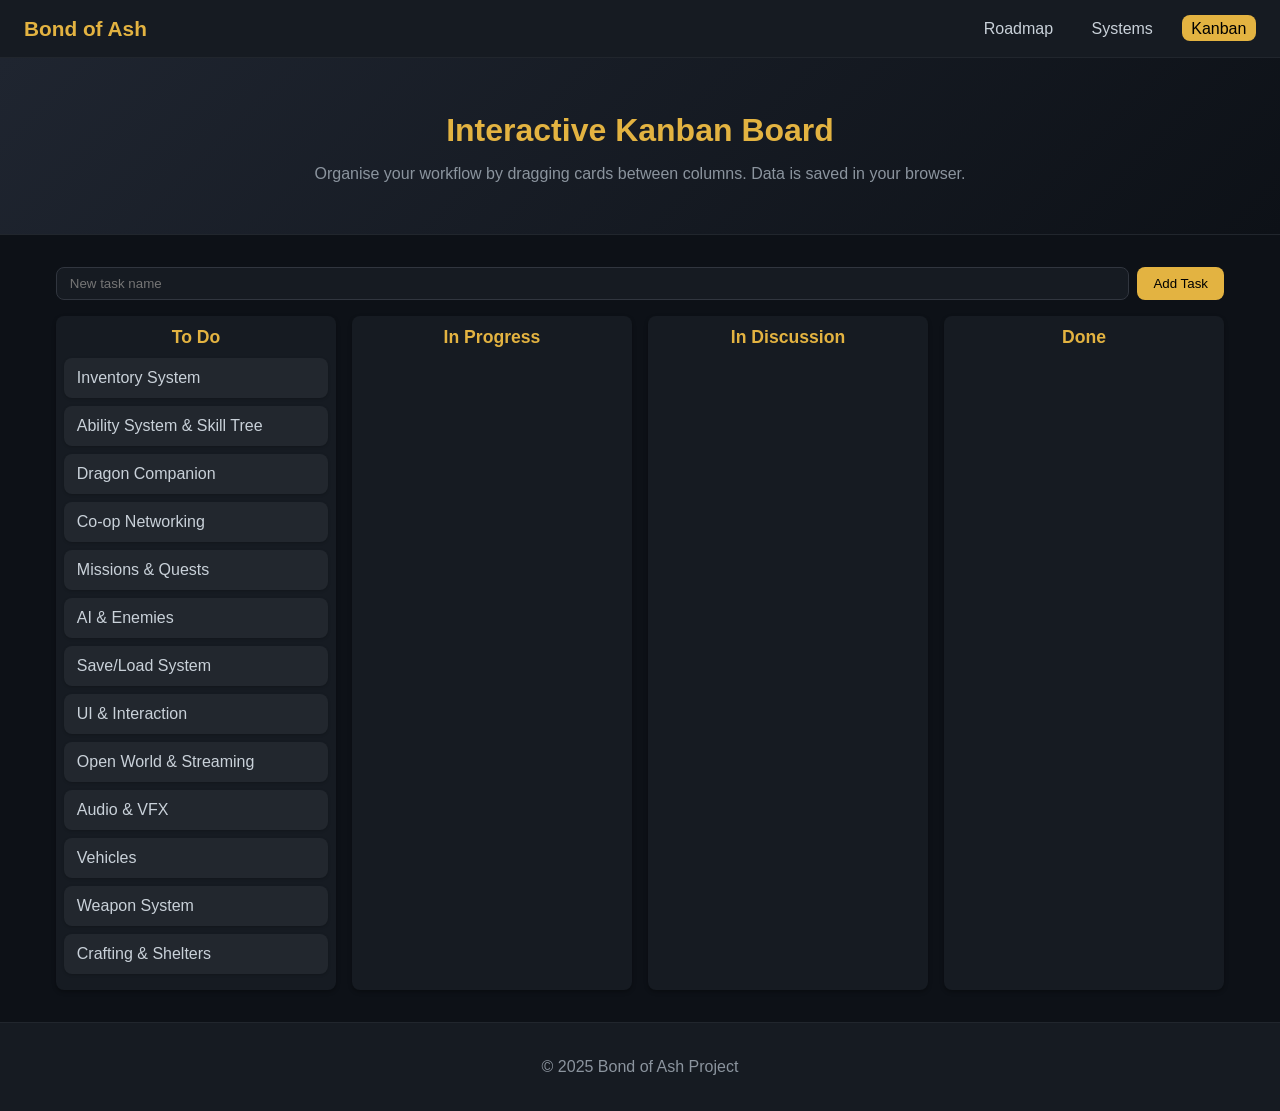
==== board.html @ 410e53a3 "Add files via upload" ====
<!DOCTYPE html>
<html lang="en">
<head>
  <meta charset="UTF-8" />
  <meta name="viewport" content="width=device-width, initial-scale=1.0" />
  <title>Bond of Ash – Kanban Board</title>
  <link rel="stylesheet" href="style.css" />
</head>
<body>
  <nav>
    <div class="logo">Bond of Ash</div>
    <ul class="nav-links">
      <li><a href="index.html">Roadmap</a></li>
      <li><a href="functions.html">Systems</a></li>
      <li><a href="board.html" class="active">Kanban</a></li>
    </ul>
  </nav>
  <header class="hero">
    <h1>Interactive Kanban Board</h1>
    <p>Organise your workflow by dragging cards between columns. Data is saved in your browser.</p>
  </header>
  <main class="container">
    <div class="board-controls">
      <input type="text" id="new-task-input" placeholder="New task name" />
      <button id="add-task-btn">Add Task</button>
    </div>
    <div class="kanban-board">
      <div class="kanban-column" data-column="todo">
        <h2>To Do</h2>
        <div class="kanban-list" id="todo-list"></div>
      </div>
      <div class="kanban-column" data-column="inprogress">
        <h2>In Progress</h2>
        <div class="kanban-list" id="inprogress-list"></div>
      </div>
      <div class="kanban-column" data-column="discussion">
        <h2>In Discussion</h2>
        <div class="kanban-list" id="discussion-list"></div>
      </div>
      <div class="kanban-column" data-column="done">
        <h2>Done</h2>
        <div class="kanban-list" id="done-list"></div>
      </div>
    </div>
  </main>
  <footer>
    <p>&copy; 2025 Bond of Ash Project</p>
  </footer>
  <script src="board.js"></script>
</body>
</html>
---- style.css ----
/* Global styling */
:root {
  --bg: #0d1117;
  --card-bg: #161b22;
  --accent: #e3b341;
  --text: #c9d1d9;
  --muted: #8b949e;
  --radius: 8px;
}

* {
  box-sizing: border-box;
}

body {
  margin: 0;
  font-family: 'Segoe UI', Tahoma, Geneva, Verdana, sans-serif;
  background-color: var(--bg);
  color: var(--text);
  line-height: 1.5;
}

nav {
  display: flex;
  justify-content: space-between;
  align-items: center;
  padding: 0.8rem 1.5rem;
  background-color: var(--card-bg);
  border-bottom: 1px solid #21262d;
  position: sticky;
  top: 0;
  z-index: 1000;
}

.logo {
  font-size: 1.3rem;
  font-weight: bold;
  color: var(--accent);
}

.nav-links {
  list-style: none;
  display: flex;
  margin: 0;
  padding: 0;
}

.nav-links li {
  margin-left: 1.2rem;
}

.nav-links a {
  text-decoration: none;
  color: var(--text);
  padding: 0.3rem 0.6rem;
  border-radius: var(--radius);
  transition: background-color 0.2s;
}

.nav-links a:hover,
.nav-links a.active {
  background-color: var(--accent);
  color: #000;
}

.hero {
  padding: 3rem 1.5rem 2rem;
  text-align: center;
  background-image: linear-gradient(135deg, #1f2530 0%, #0d1117 100%);
  border-bottom: 1px solid #21262d;
}

.hero h1 {
  margin: 0;
  font-size: 2rem;
  color: var(--accent);
}

.hero p {
  margin-top: 0.5rem;
  color: var(--muted);
}

.container {
  max-width: 1200px;
  margin: 0 auto;
  padding: 2rem 1rem;
}

/* Timeline styles */
.timeline {
  display: grid;
  grid-template-columns: 1fr;
  gap: 2rem;
  position: relative;
}

.timeline:before {
  content: "";
  position: absolute;
  left: 50%;
  top: 0;
  transform: translateX(-50%);
  width: 4px;
  height: 100%;
  background: var(--accent);
}

.timeline-item {
  display: flex;
  align-items: flex-start;
  position: relative;
  padding-left: 2rem;
}

.timeline-icon {
  position: absolute;
  left: 50%;
  transform: translate(-50%, -50%);
  top: 0;
  width: 2rem;
  height: 2rem;
  background: var(--accent);
  color: #000;
  border-radius: 50%;
  display: flex;
  justify-content: center;
  align-items: center;
  font-weight: bold;
}

.timeline-content {
  background: var(--card-bg);
  padding: 1rem;
  border-radius: var(--radius);
  box-shadow: 0 2px 4px rgba(0, 0, 0, 0.3);
  margin-left: 1.5rem;
  width: 100%;
}

.timeline-content h2 {
  margin-top: 0;
  color: var(--accent);
}

/* Accordion styles */
section.accordion details {
  background: var(--card-bg);
  border-radius: var(--radius);
  margin-bottom: 0.8rem;
  padding: 0.5rem 1rem;
  box-shadow: 0 2px 4px rgba(0, 0, 0, 0.3);
}

section.accordion summary {
  font-weight: bold;
  color: var(--accent);
  cursor: pointer;
  list-style: none;
  display: flex;
  align-items: center;
}

section.accordion summary::-webkit-details-marker {
  display: none;
}

section.accordion p {
  margin: 0.5rem 0 0;
  color: var(--text);
}

/* Kanban Board styles */
.board-controls {
  display: flex;
  justify-content: center;
  margin-bottom: 1rem;
  gap: 0.5rem;
}

#new-task-input {
  flex: 1;
  padding: 0.5rem 0.8rem;
  border-radius: var(--radius);
  border: 1px solid #31363f;
  background: var(--card-bg);
  color: var(--text);
}

#add-task-btn {
  padding: 0.5rem 1rem;
  border: none;
  border-radius: var(--radius);
  background: var(--accent);
  color: #000;
  cursor: pointer;
  transition: background-color 0.2s;
}

#add-task-btn:hover {
  background: #cf9a2c;
}

.kanban-board {
  display: grid;
  grid-template-columns: repeat(auto-fit, minmax(250px, 1fr));
  gap: 1rem;
}

.kanban-column {
  background: var(--card-bg);
  border-radius: var(--radius);
  padding: 0.5rem;
  box-shadow: 0 2px 4px rgba(0, 0, 0, 0.3);
  min-height: 300px;
  display: flex;
  flex-direction: column;
}

.kanban-column h2 {
  margin: 0 0 0.5rem;
  font-size: 1.1rem;
  color: var(--accent);
  text-align: center;
}

.kanban-list {
  flex: 1;
  min-height: 100px;
}

.kanban-card {
  background: #22272e;
  margin-bottom: 0.5rem;
  padding: 0.5rem 0.8rem;
  border-radius: var(--radius);
  cursor: grab;
  color: var(--text);
  box-shadow: 0 1px 3px rgba(0, 0, 0, 0.2);
}

.kanban-card.dragging {
  opacity: 0.5;
}

footer {
  text-align: center;
  padding: 1rem;
  background: var(--card-bg);
  border-top: 1px solid #21262d;
  color: var(--muted);
}

/* Responsive tweaks */
@media (max-width: 600px) {
  .timeline:before {
    left: 8px;
  }
  .timeline-item {
    padding-left: 2.5rem;
  }
  .timeline-icon {
    left: 8px;
    transform: translateY(-50%);
  }
  .timeline-content {
    margin-left: 0;
  }
}
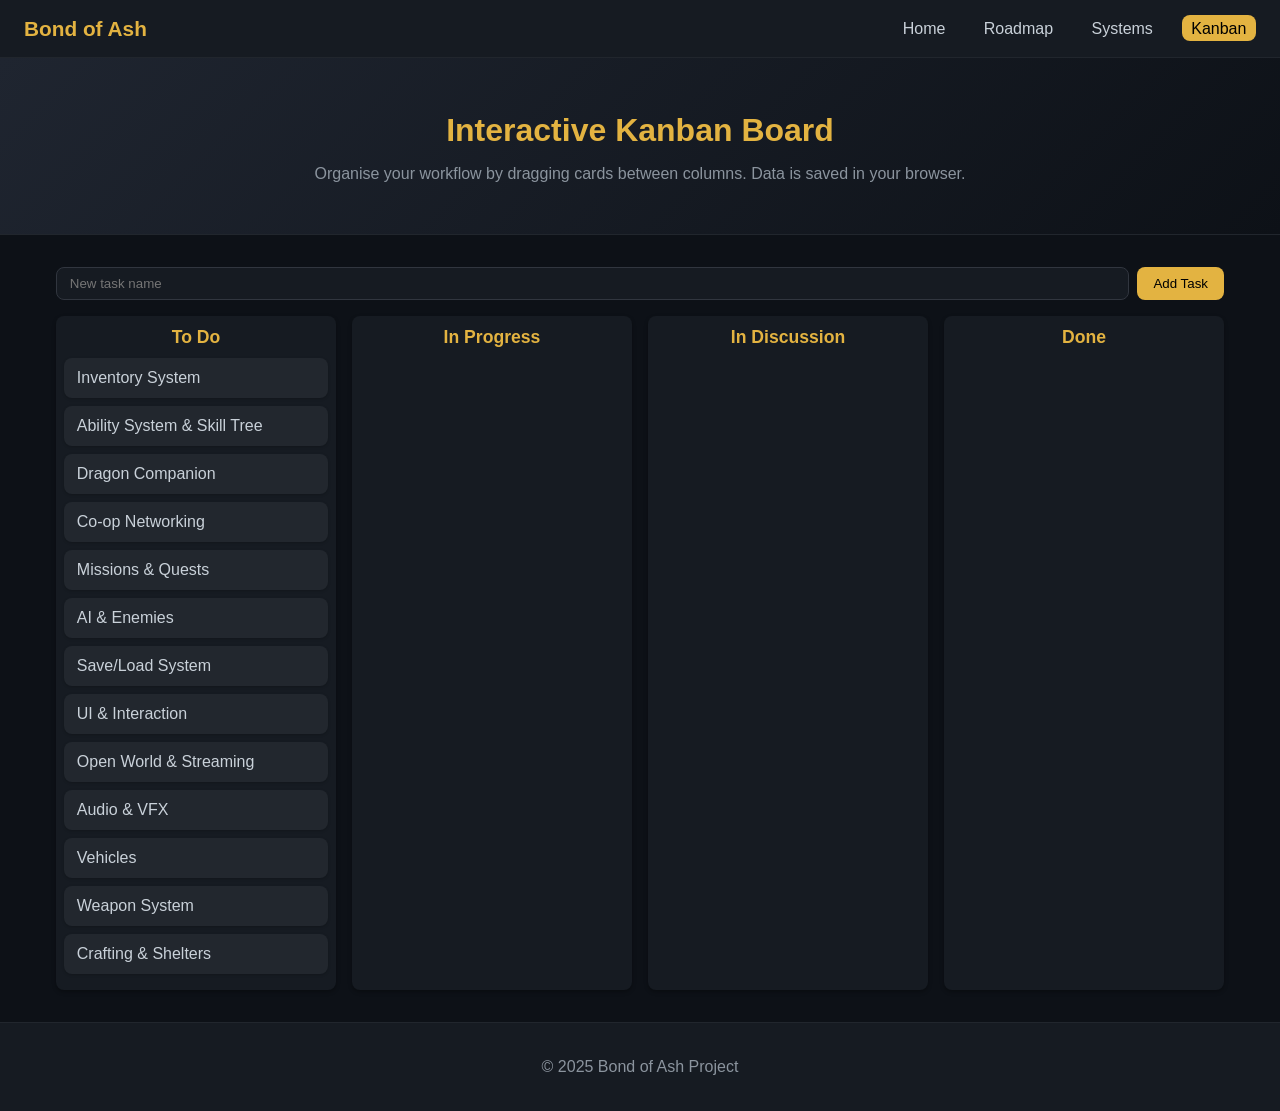
==== commit 1c0f81fe: "Add files via upload" ====
--- a/board.html
+++ b/board.html
@@ -10,7 +10,8 @@
   <nav>
     <div class="logo">Bond of Ash</div>
     <ul class="nav-links">
-      <li><a href="index.html">Roadmap</a></li>
+      <li><a href="index.html">Home</a></li>
+      <li><a href="roadmap.html">Roadmap</a></li>
       <li><a href="functions.html">Systems</a></li>
       <li><a href="board.html" class="active">Kanban</a></li>
     </ul>
--- a/style.css
+++ b/style.css
@@ -68,6 +68,63 @@
   text-align: center;
   background-image: linear-gradient(135deg, #1f2530 0%, #0d1117 100%);
   border-bottom: 1px solid #21262d;
+}
+
+/* Home hero specific styling */
+.home-hero {
+  display: flex;
+  flex-direction: column;
+  align-items: center;
+  justify-content: center;
+  gap: 1rem;
+  padding-top: 4rem;
+}
+
+.logo-img {
+  width: 120px;
+  height: auto;
+  margin-bottom: 0.5rem;
+  filter: drop-shadow(0 0 8px rgba(0, 0, 0, 0.5));
+}
+
+/* Home options */
+.home-options {
+  display: grid;
+  grid-template-columns: repeat(auto-fit, minmax(250px, 1fr));
+  gap: 1.5rem;
+  margin-top: 2rem;
+}
+
+.option-card {
+  background: var(--card-bg);
+  border-radius: var(--radius);
+  padding: 1.5rem;
+  text-align: center;
+  box-shadow: 0 2px 4px rgba(0, 0, 0, 0.3);
+  display: flex;
+  flex-direction: column;
+  gap: 0.5rem;
+}
+
+.option-card h2 {
+  color: var(--accent);
+  margin: 0 0 0.5rem;
+}
+
+.btn {
+  display: inline-block;
+  padding: 0.5rem 1rem;
+  margin-top: auto;
+  background: var(--accent);
+  color: #000;
+  border-radius: var(--radius);
+  text-decoration: none;
+  font-weight: bold;
+  transition: background-color 0.2s;
+}
+
+.btn:hover {
+  background-color: #cf9a2c;
 }
 
 .hero h1 {
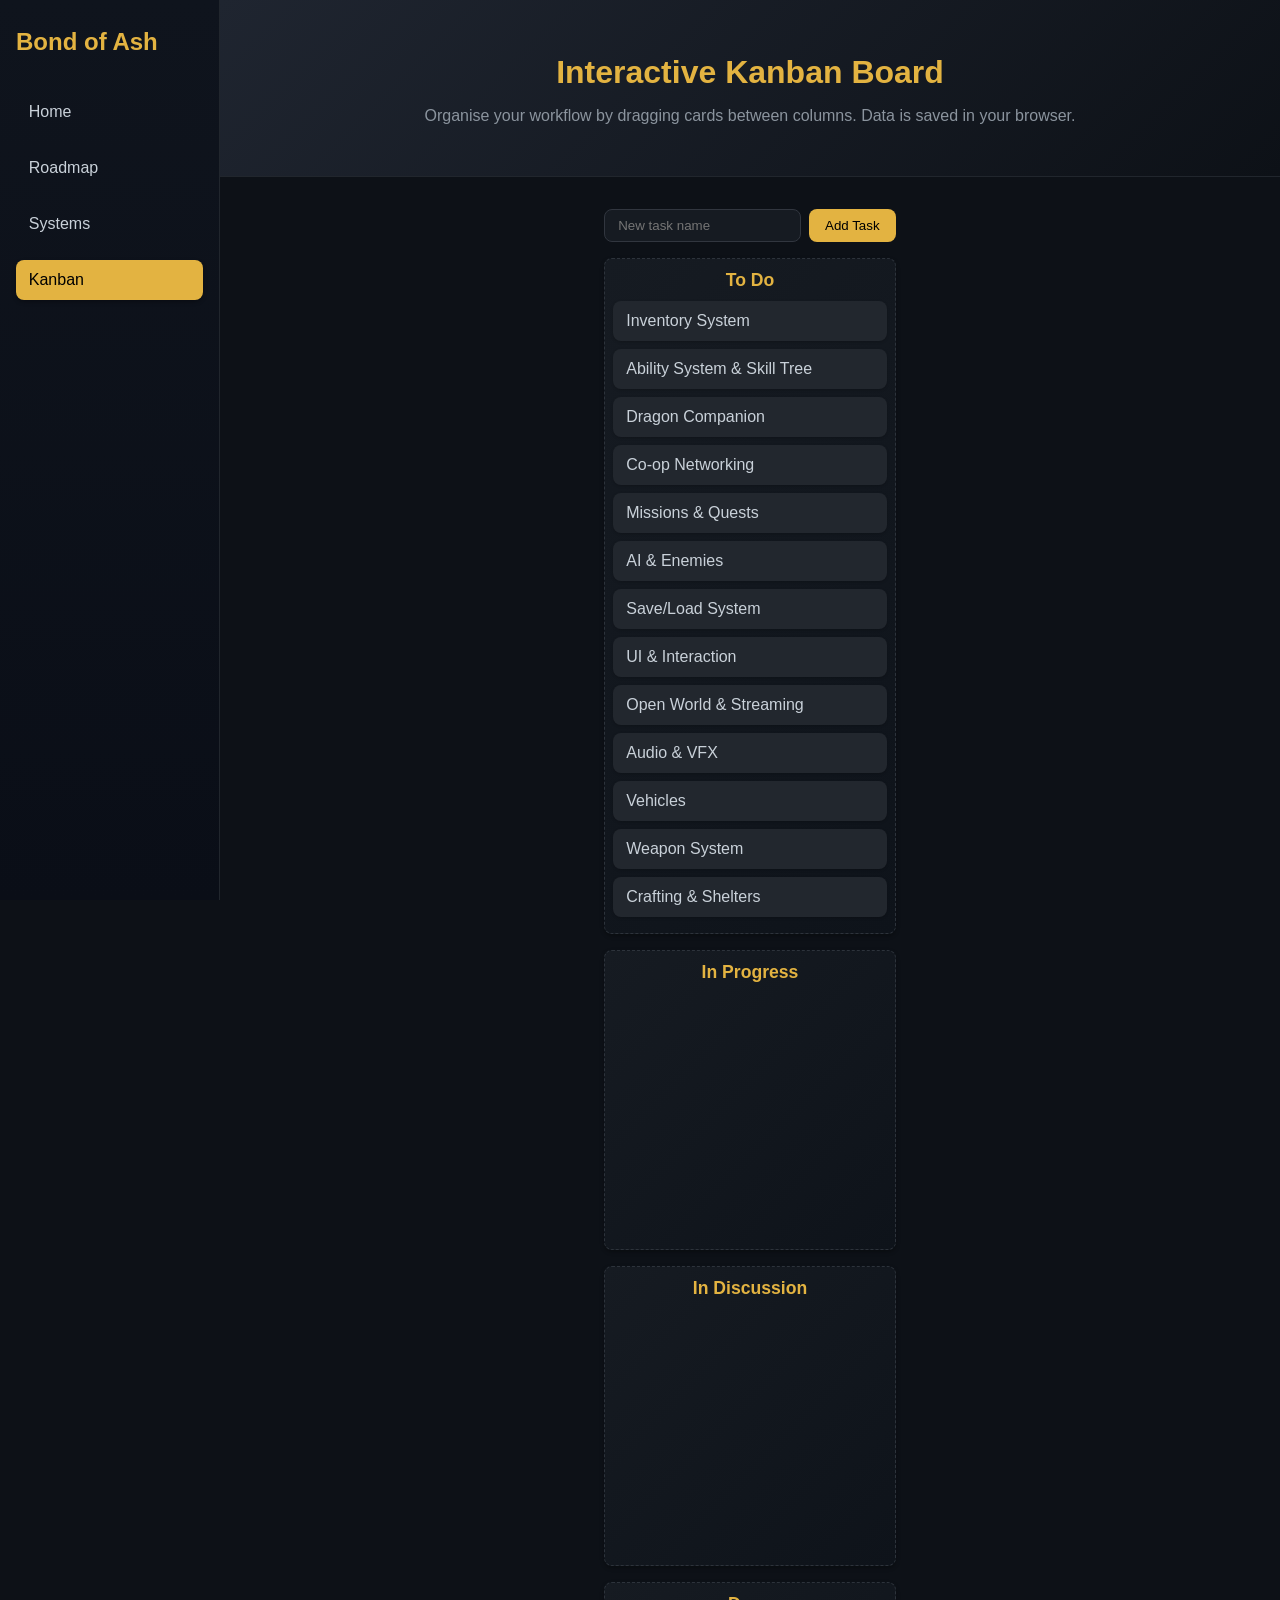
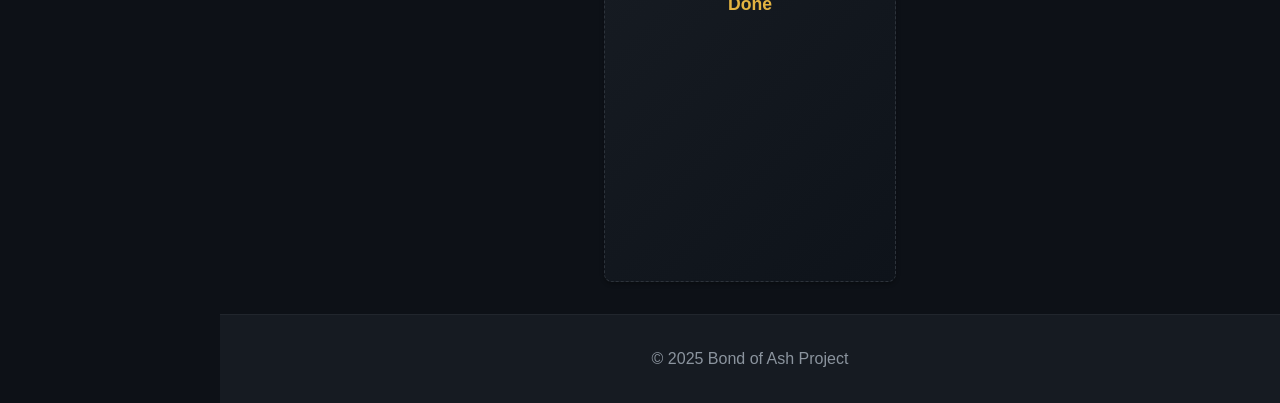
==== commit 23241dea: "Add files via upload" ====
--- a/board.html
+++ b/board.html
@@ -7,7 +7,7 @@
   <link rel="stylesheet" href="style.css" />
 </head>
 <body>
-  <nav>
+  <nav class="sidebar">
     <div class="logo">Bond of Ash</div>
     <ul class="nav-links">
       <li><a href="index.html">Home</a></li>
@@ -16,37 +16,39 @@
       <li><a href="board.html" class="active">Kanban</a></li>
     </ul>
   </nav>
-  <header class="hero">
-    <h1>Interactive Kanban Board</h1>
-    <p>Organise your workflow by dragging cards between columns. Data is saved in your browser.</p>
-  </header>
-  <main class="container">
-    <div class="board-controls">
-      <input type="text" id="new-task-input" placeholder="New task name" />
-      <button id="add-task-btn">Add Task</button>
-    </div>
-    <div class="kanban-board">
-      <div class="kanban-column" data-column="todo">
-        <h2>To Do</h2>
-        <div class="kanban-list" id="todo-list"></div>
+  <div class="content">
+    <header class="hero">
+      <h1>Interactive Kanban Board</h1>
+      <p>Organise your workflow by dragging cards between columns. Data is saved in your browser.</p>
+    </header>
+    <main class="container">
+      <div class="board-controls">
+        <input type="text" id="new-task-input" placeholder="New task name" />
+        <button id="add-task-btn">Add Task</button>
       </div>
-      <div class="kanban-column" data-column="inprogress">
-        <h2>In Progress</h2>
-        <div class="kanban-list" id="inprogress-list"></div>
+      <div class="kanban-board">
+        <div class="kanban-column" data-column="todo">
+          <h2>To Do</h2>
+          <div class="kanban-list" id="todo-list"></div>
+        </div>
+        <div class="kanban-column" data-column="inprogress">
+          <h2>In Progress</h2>
+          <div class="kanban-list" id="inprogress-list"></div>
+        </div>
+        <div class="kanban-column" data-column="discussion">
+          <h2>In Discussion</h2>
+          <div class="kanban-list" id="discussion-list"></div>
+        </div>
+        <div class="kanban-column" data-column="done">
+          <h2>Done</h2>
+          <div class="kanban-list" id="done-list"></div>
+        </div>
       </div>
-      <div class="kanban-column" data-column="discussion">
-        <h2>In Discussion</h2>
-        <div class="kanban-list" id="discussion-list"></div>
-      </div>
-      <div class="kanban-column" data-column="done">
-        <h2>Done</h2>
-        <div class="kanban-list" id="done-list"></div>
-      </div>
-    </div>
-  </main>
-  <footer>
-    <p>&copy; 2025 Bond of Ash Project</p>
-  </footer>
+    </main>
+    <footer>
+      <p>&copy; 2025 Bond of Ash Project</p>
+    </footer>
+  </div>
   <script src="board.js"></script>
 </body>
 </html>
--- a/style.css
+++ b/style.css
@@ -20,16 +20,62 @@
   line-height: 1.5;
 }
 
-nav {
-  display: flex;
-  justify-content: space-between;
-  align-items: center;
-  padding: 0.8rem 1.5rem;
-  background-color: var(--card-bg);
-  border-bottom: 1px solid #21262d;
-  position: sticky;
+/* Sidebar navigation */
+.sidebar {
+  position: fixed;
   top: 0;
+  left: 0;
+  width: 220px;
+  height: 100vh;
+  background: linear-gradient(180deg, #0f141d, #0a0e17);
+  border-right: 1px solid #21262d;
+  display: flex;
+  flex-direction: column;
+  padding: 1.5rem 1rem;
   z-index: 1000;
+}
+
+.sidebar .logo {
+  font-size: 1.5rem;
+  font-weight: bold;
+  color: var(--accent);
+  margin-bottom: 2rem;
+}
+
+.sidebar .nav-links {
+  list-style: none;
+  padding: 0;
+  margin: 0;
+  display: flex;
+  flex-direction: column;
+  gap: 1rem;
+}
+
+.sidebar .nav-links li {
+  margin: 0;
+}
+
+.sidebar .nav-links a {
+  text-decoration: none;
+  color: var(--text);
+  padding: 0.5rem 0.8rem;
+  border-radius: var(--radius);
+  display: block;
+  transition: background-color 0.2s;
+}
+
+.sidebar .nav-links a:hover,
+.sidebar .nav-links a.active {
+  background: var(--accent);
+  color: #000;
+}
+
+/* Content area for pages */
+.content {
+  margin-left: 220px;
+  min-height: 100vh;
+  display: flex;
+  flex-direction: column;
 }
 
 .logo {
@@ -61,6 +107,7 @@
 .nav-links a.active {
   background-color: var(--accent);
   color: #000;
+  box-shadow: 0 2px 4px rgba(0,0,0,0.3);
 }
 
 .hero {
@@ -68,42 +115,100 @@
   text-align: center;
   background-image: linear-gradient(135deg, #1f2530 0%, #0d1117 100%);
   border-bottom: 1px solid #21262d;
+  position: relative;
+}
+
+/* Add subtle radial glow behind hero */
+.hero::before {
+  content: "";
+  position: absolute;
+  top: 50%;
+  left: 50%;
+  transform: translate(-50%, -50%);
+  width: 80%;
+  height: 80%;
+  background: radial-gradient(circle at center, rgba(227, 179, 65, 0.15), transparent 70%);
+  z-index: -1;
 }
 
 /* Home hero specific styling */
+/* Home hero adjustments */
 .home-hero {
+  padding-top: 4rem;
+  padding-bottom: 3rem;
+}
+
+.hero-grid {
+  display: grid;
+  gap: 2rem;
+  grid-template-columns: 1fr 1fr;
+  align-items: center;
+  max-width: 900px;
+  margin: 0 auto;
+}
+
+.hero-image-wrapper {
+  position: relative;
+  display: flex;
+  justify-content: center;
+  align-items: center;
+}
+
+.hero-image-wrapper::before {
+  content: "";
+  position: absolute;
+  width: 200px;
+  height: 200px;
+  border-radius: 50%;
+  background: radial-gradient(circle at center, rgba(227, 179, 65, 0.3), rgba(227, 179, 65, 0.05) 70%, transparent 100%);
+  z-index: -1;
+}
+
+.logo-img {
+  width: 160px;
+  height: auto;
+  filter: drop-shadow(0 4px 6px rgba(0, 0, 0, 0.4));
+}
+
+.hero-text h1 {
+  font-size: 2.5rem;
+}
+
+.hero-text p {
+  color: var(--muted);
+  max-width: 400px;
+  margin: 1rem 0;
+}
+
+/* Cards on home */
+.cards-container {
+  display: grid;
+  grid-template-columns: repeat(auto-fit, minmax(250px, 1fr));
+  gap: 2rem;
+  margin-top: 3rem;
+}
+
+.option-card {
+  background: linear-gradient(145deg, #161b22 0%, #0e131a 100%);
+  border-radius: var(--radius);
+  padding: 2rem 1.5rem;
+  text-align: center;
+  box-shadow: 0 6px 12px rgba(0, 0, 0, 0.4);
   display: flex;
   flex-direction: column;
   align-items: center;
-  justify-content: center;
-  gap: 1rem;
-  padding-top: 4rem;
-}
-
-.logo-img {
-  width: 120px;
-  height: auto;
+  gap: 0.6rem;
+  transition: transform 0.25s ease, box-shadow 0.25s ease;
+}
+
+.option-card:hover {
+  transform: translateY(-6px) scale(1.02);
+  box-shadow: 0 10px 20px rgba(0, 0, 0, 0.5);
+}
+
+.option-icon {
+  font-size: 2rem;
   margin-bottom: 0.5rem;
-  filter: drop-shadow(0 0 8px rgba(0, 0, 0, 0.5));
-}
-
-/* Home options */
-.home-options {
-  display: grid;
-  grid-template-columns: repeat(auto-fit, minmax(250px, 1fr));
-  gap: 1.5rem;
-  margin-top: 2rem;
-}
-
-.option-card {
-  background: var(--card-bg);
-  border-radius: var(--radius);
-  padding: 1.5rem;
-  text-align: center;
-  box-shadow: 0 2px 4px rgba(0, 0, 0, 0.3);
-  display: flex;
-  flex-direction: column;
-  gap: 0.5rem;
 }
 
 .option-card h2 {
@@ -216,6 +321,21 @@
   list-style: none;
   display: flex;
   align-items: center;
+  position: relative;
+  padding-right: 1.2rem;
+}
+
+section.accordion summary::after {
+  content: '+';
+  position: absolute;
+  right: 0.5rem;
+  font-size: 1.2rem;
+  color: var(--accent);
+  transition: transform 0.2s;
+}
+
+section.accordion details[open] summary::after {
+  transform: rotate(45deg);
 }
 
 section.accordion summary::-webkit-details-marker {
@@ -265,13 +385,19 @@
 }
 
 .kanban-column {
-  background: var(--card-bg);
+  background: linear-gradient(135deg, #161b22, #0e131a);
   border-radius: var(--radius);
   padding: 0.5rem;
   box-shadow: 0 2px 4px rgba(0, 0, 0, 0.3);
   min-height: 300px;
   display: flex;
   flex-direction: column;
+  border: 1px dashed #2d333b;
+  transition: border-color 0.2s;
+}
+
+.kanban-column.drag-over {
+  border-color: var(--accent);
 }
 
 .kanban-column h2 {
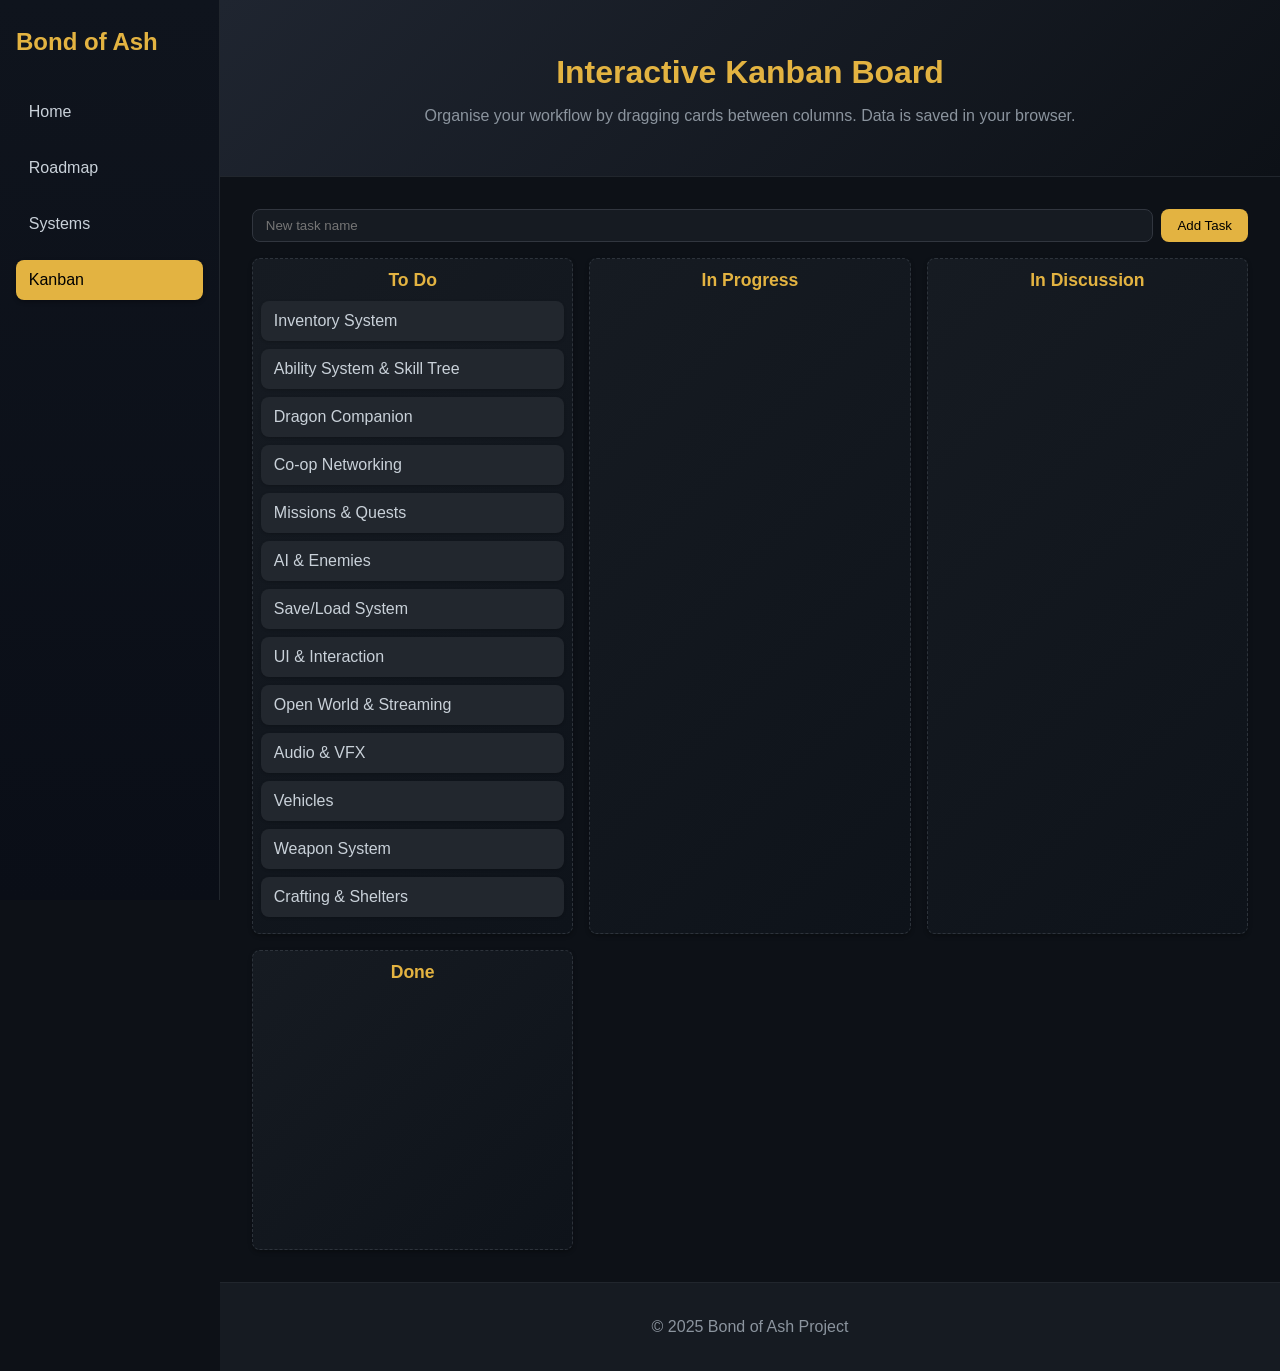
==== commit fd3dcf42: "Add files via upload" ====
--- a/board.html
+++ b/board.html
@@ -21,7 +21,7 @@
       <h1>Interactive Kanban Board</h1>
       <p>Organise your workflow by dragging cards between columns. Data is saved in your browser.</p>
     </header>
-    <main class="container">
+    <main class="container full-board-container">
       <div class="board-controls">
         <input type="text" id="new-task-input" placeholder="New task name" />
         <button id="add-task-btn">Add Task</button>
--- a/style.css
+++ b/style.css
@@ -76,6 +76,14 @@
   min-height: 100vh;
   display: flex;
   flex-direction: column;
+}
+
+/* Allow certain containers to span full width */
+.full-board-container {
+  max-width: none;
+  width: calc(100% - 2rem);
+  margin-left: 0;
+  margin-right: 0;
 }
 
 .logo {
@@ -306,36 +314,64 @@
 }
 
 /* Accordion styles */
-section.accordion details {
-  background: var(--card-bg);
-  border-radius: var(--radius);
-  margin-bottom: 0.8rem;
-  padding: 0.5rem 1rem;
+/* New accordion (systems) */
+.accordion {
+  display: flex;
+  flex-direction: column;
+  gap: 0.8rem;
+}
+
+/* Center and constrain width of the systems accordion */
+.accordion-wrapper {
+  max-width: 650px;
+  margin: 0 auto;
+  width: 100%;
+}
+
+.accordion-item {
+  background: linear-gradient(135deg, #161b22, #0e131a);
+  border-radius: var(--radius);
   box-shadow: 0 2px 4px rgba(0, 0, 0, 0.3);
-}
-
-section.accordion summary {
+  overflow: hidden;
+}
+
+.accordion-header {
+  width: 100%;
+  background: transparent;
+  border: none;
+  color: var(--accent);
   font-weight: bold;
-  color: var(--accent);
+  padding: 0.6rem 1rem;
+  font-size: 1rem;
+  text-align: left;
   cursor: pointer;
-  list-style: none;
-  display: flex;
+  display: flex;
+  justify-content: space-between;
   align-items: center;
-  position: relative;
-  padding-right: 1.2rem;
-}
-
-section.accordion summary::after {
+}
+
+.accordion-header::after {
   content: '+';
-  position: absolute;
-  right: 0.5rem;
   font-size: 1.2rem;
-  color: var(--accent);
   transition: transform 0.2s;
 }
 
-section.accordion details[open] summary::after {
+.accordion-item.active .accordion-header::after {
   transform: rotate(45deg);
+}
+
+.accordion-content {
+  max-height: 0;
+  overflow: hidden;
+  padding: 0 1rem;
+  background: #0e131a;
+  color: var(--text);
+  transition: max-height 0.3s ease;
+}
+
+.accordion-item.active .accordion-content {
+  max-height: 300px;
+  padding-bottom: 1rem;
 }
 
 section.accordion summary::-webkit-details-marker {
@@ -380,7 +416,7 @@
 
 .kanban-board {
   display: grid;
-  grid-template-columns: repeat(auto-fit, minmax(250px, 1fr));
+  grid-template-columns: repeat(auto-fit, minmax(260px, 1fr));
   gap: 1rem;
 }
 
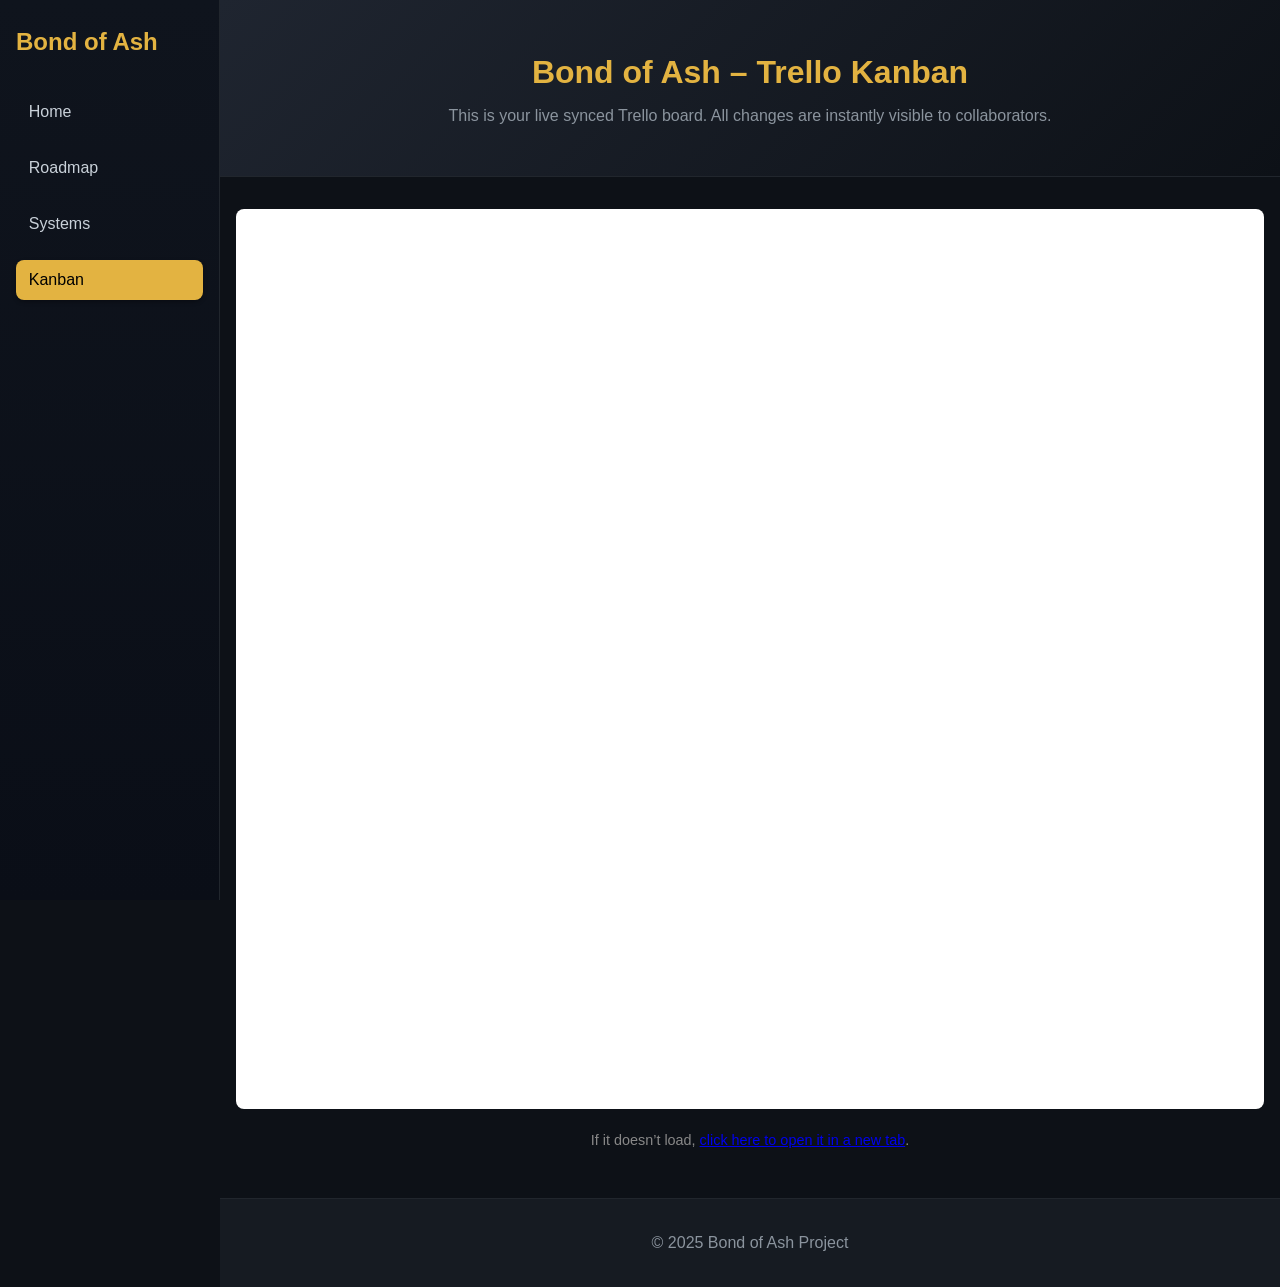
==== commit 7eb3882d: "Update board.html" ====
--- a/board.html
+++ b/board.html
@@ -18,37 +18,24 @@
   </nav>
   <div class="content">
     <header class="hero">
-      <h1>Interactive Kanban Board</h1>
-      <p>Organise your workflow by dragging cards between columns. Data is saved in your browser.</p>
+      <h1>Bond of Ash – Trello Kanban</h1>
+      <p>This is your live synced Trello board. All changes are instantly visible to collaborators.</p>
     </header>
     <main class="container full-board-container">
-      <div class="board-controls">
-        <input type="text" id="new-task-input" placeholder="New task name" />
-        <button id="add-task-btn">Add Task</button>
-      </div>
-      <div class="kanban-board">
-        <div class="kanban-column" data-column="todo">
-          <h2>To Do</h2>
-          <div class="kanban-list" id="todo-list"></div>
-        </div>
-        <div class="kanban-column" data-column="inprogress">
-          <h2>In Progress</h2>
-          <div class="kanban-list" id="inprogress-list"></div>
-        </div>
-        <div class="kanban-column" data-column="discussion">
-          <h2>In Discussion</h2>
-          <div class="kanban-list" id="discussion-list"></div>
-        </div>
-        <div class="kanban-column" data-column="done">
-          <h2>Done</h2>
-          <div class="kanban-list" id="done-list"></div>
-        </div>
-      </div>
+      <iframe
+        src="https://trello.com/b/y08V7NnP.html"
+        width="100%"
+        height="900"
+        frameborder="0"
+        style="border-radius: 8px; background: #fff;">
+      </iframe>
+      <p style="color:#888;font-size:0.9rem;text-align:center;">
+        If it doesn’t load, <a href="https://trello.com/b/y08V7NnP/bond-of-ash-kanban" target="_blank">click here to open it in a new tab</a>.
+      </p>
     </main>
     <footer>
       <p>&copy; 2025 Bond of Ash Project</p>
     </footer>
   </div>
-  <script src="board.js"></script>
 </body>
-</html>+</html>
--- a/style.css
+++ b/style.css
@@ -80,8 +80,8 @@
 
 /* Allow certain containers to span full width */
 .full-board-container {
-  max-width: none;
-  width: calc(100% - 2rem);
+  max-width: 100%;
+  width: 100%;
   margin-left: 0;
   margin-right: 0;
 }
@@ -323,7 +323,7 @@
 
 /* Center and constrain width of the systems accordion */
 .accordion-wrapper {
-  max-width: 650px;
+  max-width: 800px;
   margin: 0 auto;
   width: 100%;
 }
@@ -416,7 +416,7 @@
 
 .kanban-board {
   display: grid;
-  grid-template-columns: repeat(auto-fit, minmax(260px, 1fr));
+  grid-template-columns: repeat(4, 1fr);
   gap: 1rem;
 }
 
